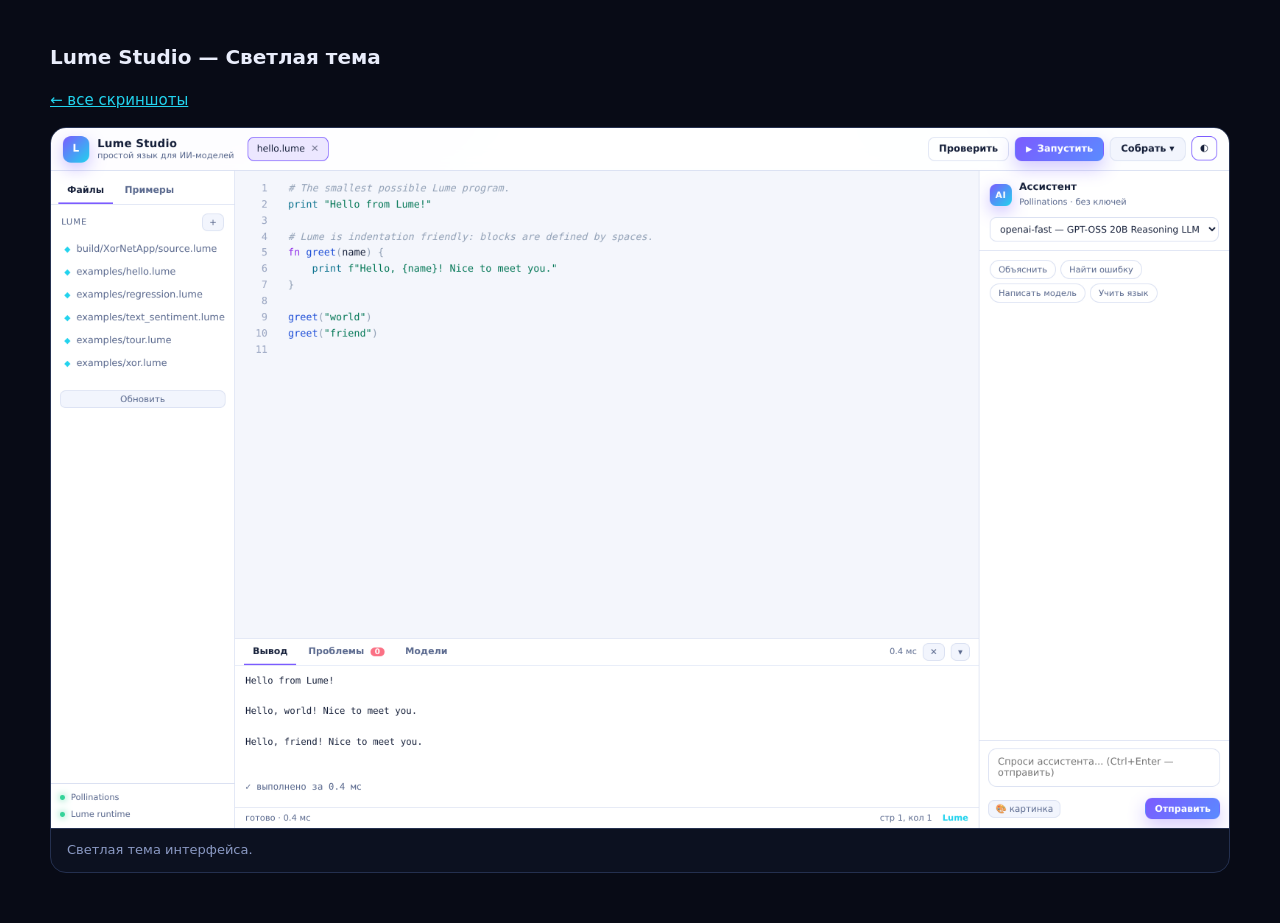
==== docs/screenshots/studio-light.html @ f6a57cba "Add screenshot: light theme" ====
<!doctype html>
<html lang="ru">
<head>
<meta charset="utf-8">
<title>Lume Studio — Светлая тема</title>
<style>
  body { margin:0; background:#080b16; color:#e9edfb; font: 15px/1.6 system-ui, -apple-system, "Segoe UI", Roboto, sans-serif; }
  .wrap { max-width: 1180px; margin: 0 auto; padding: 28px 20px 50px; }
  h1 { font-size: 20px; }
  a { color:#22d3ee; }
  figure { margin:0; background:#0c1120; border:1px solid #24304f; border-radius:16px; overflow:hidden; }
  figure img { width:100%; display:block; }
  figcaption { padding:11px 16px; color:#8b9ac4; font-size:13px; border-top:1px solid #24304f; }
</style>
</head>
<body>
<div class="wrap">
  <h1>Lume Studio — Светлая тема</h1>
  <p><a href="index.html">← все скриншоты</a></p>
  <figure>
    <img alt="Светлая тема" src="[data-uri]" />
    <figcaption>Светлая тема интерфейса.</figcaption>
  </figure>
</div>
</body>
</html>
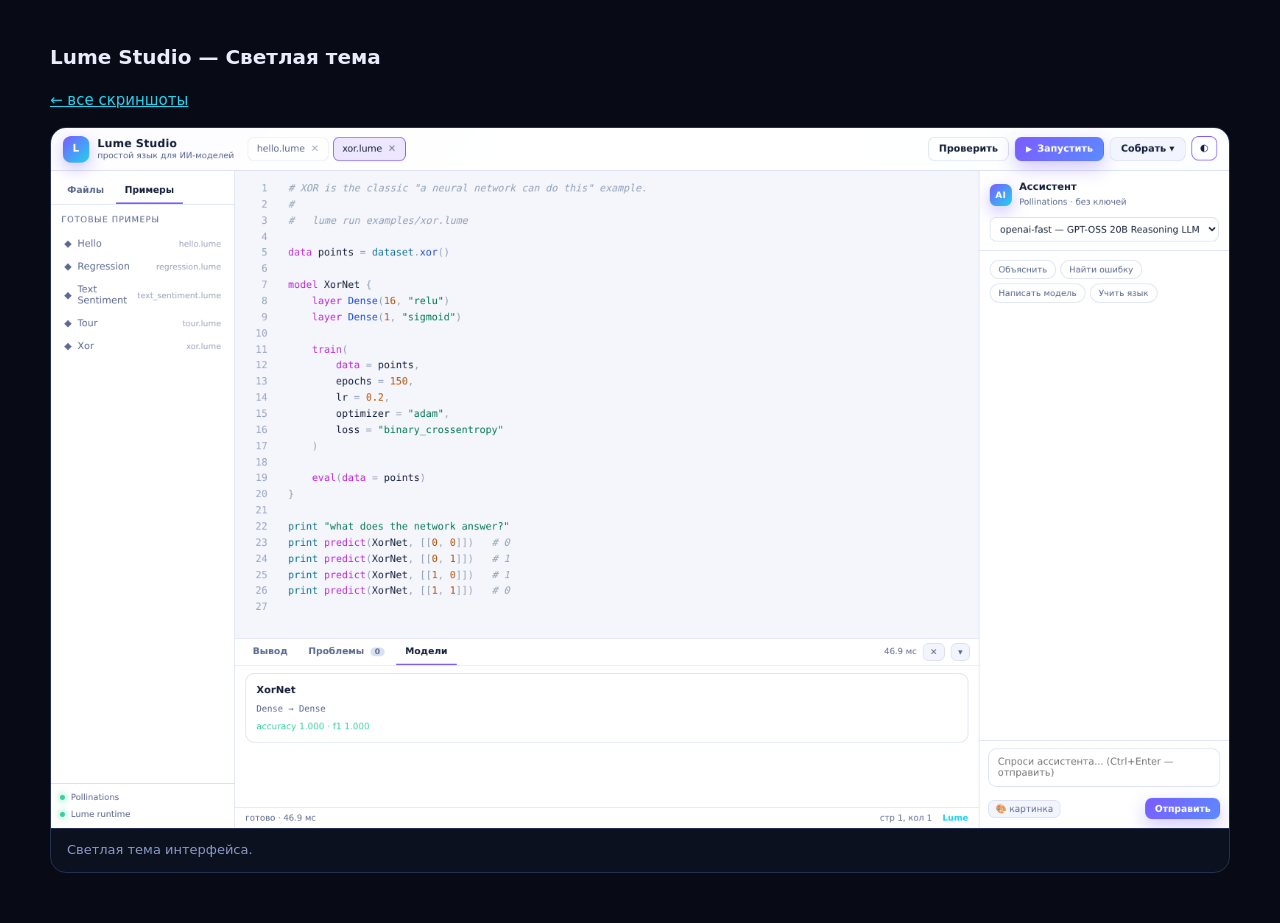
==== commit ae4f4f41: "Update docs/screenshots/studio-light.html" ====
--- a/docs/screenshots/studio-light.html
+++ b/docs/screenshots/studio-light.html
@@ -18,7 +18,7 @@
   <h1>Lume Studio — Светлая тема</h1>
   <p><a href="index.html">← все скриншоты</a></p>
   <figure>
-    <img alt="Светлая тема" src="[data-uri]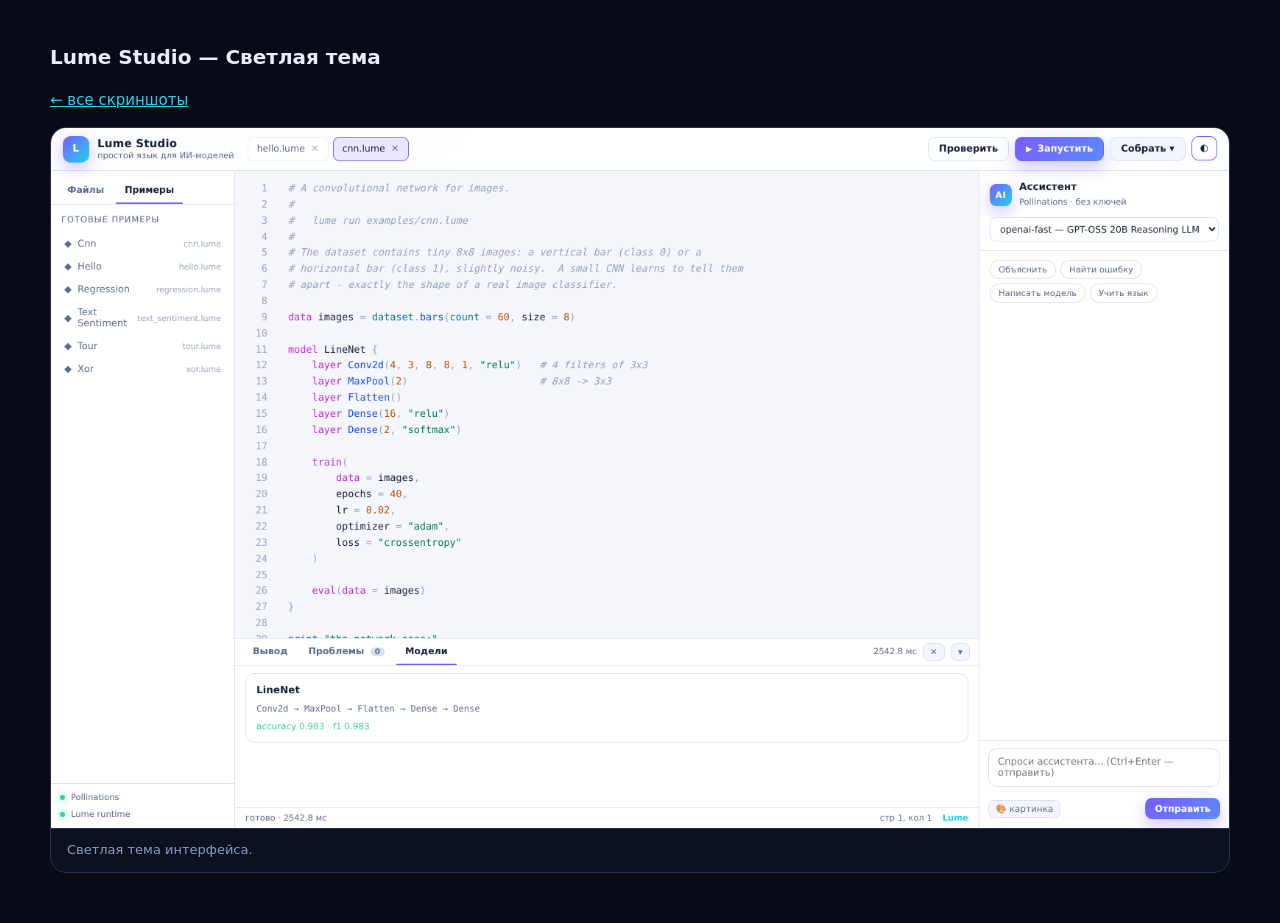
==== commit 2459ba32: "Update docs/screenshots/studio-light.html" ====
--- a/docs/screenshots/studio-light.html
+++ b/docs/screenshots/studio-light.html
@@ -18,7 +18,7 @@
   <h1>Lume Studio — Светлая тема</h1>
   <p><a href="index.html">← все скриншоты</a></p>
   <figure>
-    <img alt="Светлая тема" src="[data-uri]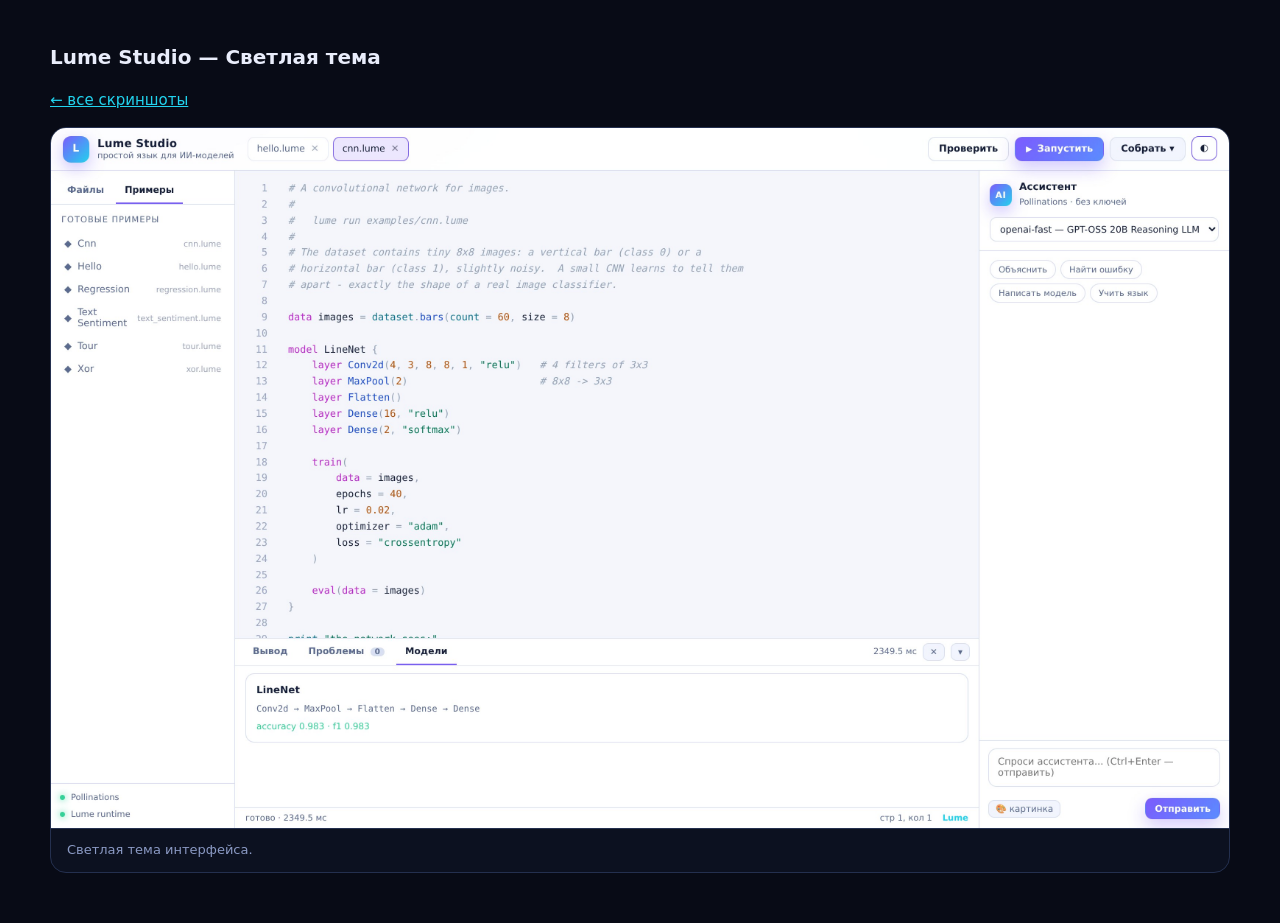
==== commit 6248ce17: "Update docs/screenshots/studio-light.html" ====
--- a/docs/screenshots/studio-light.html
+++ b/docs/screenshots/studio-light.html
@@ -18,7 +18,7 @@
   <h1>Lume Studio — Светлая тема</h1>
   <p><a href="index.html">← все скриншоты</a></p>
   <figure>
-    <img alt="Светлая тема" src="[data-uri]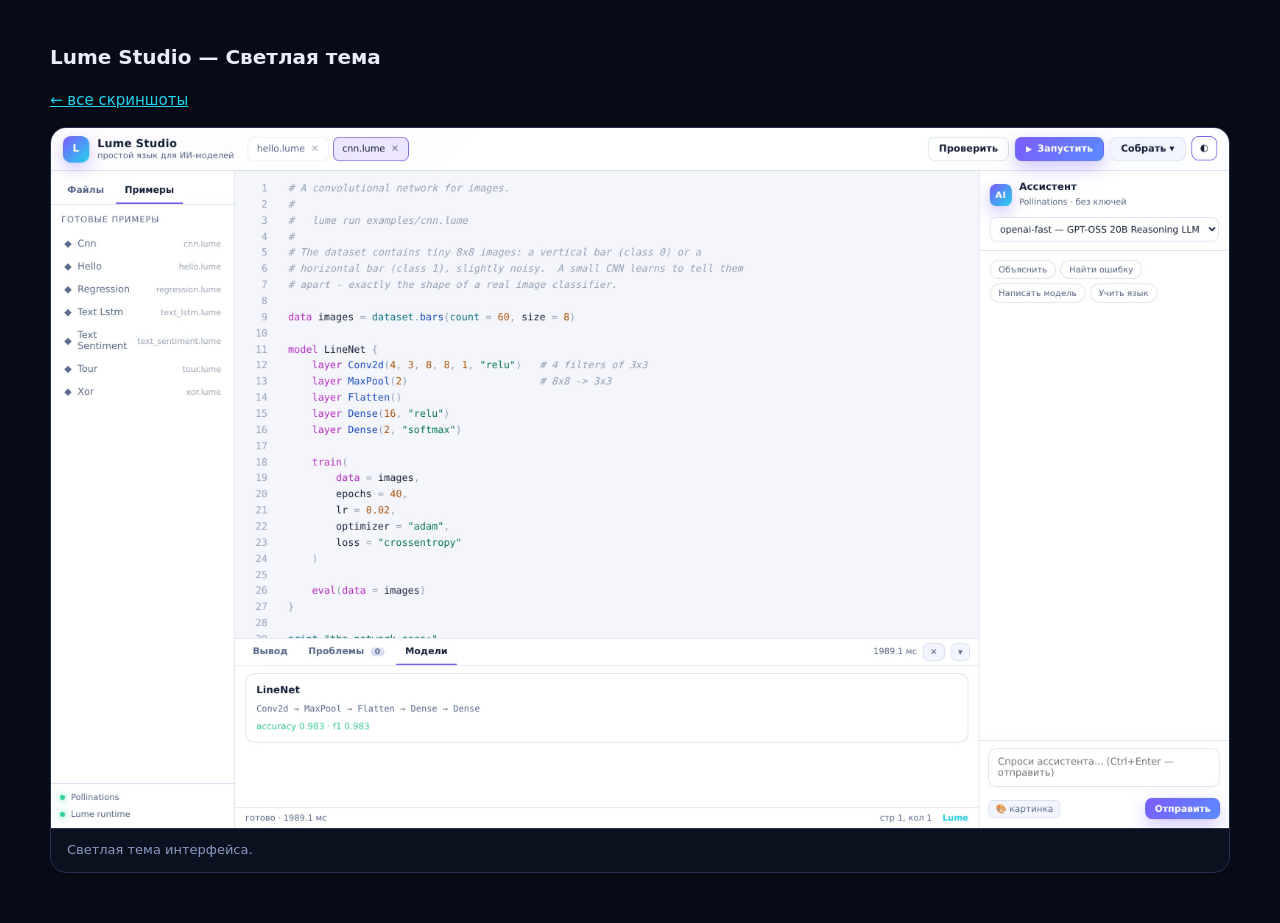
==== commit aecbd9a3: "Update docs/screenshots/studio-light.html" ====
--- a/docs/screenshots/studio-light.html
+++ b/docs/screenshots/studio-light.html
@@ -18,7 +18,7 @@
   <h1>Lume Studio — Светлая тема</h1>
   <p><a href="index.html">← все скриншоты</a></p>
   <figure>
-    <img alt="Светлая тема" src="[data-uri]